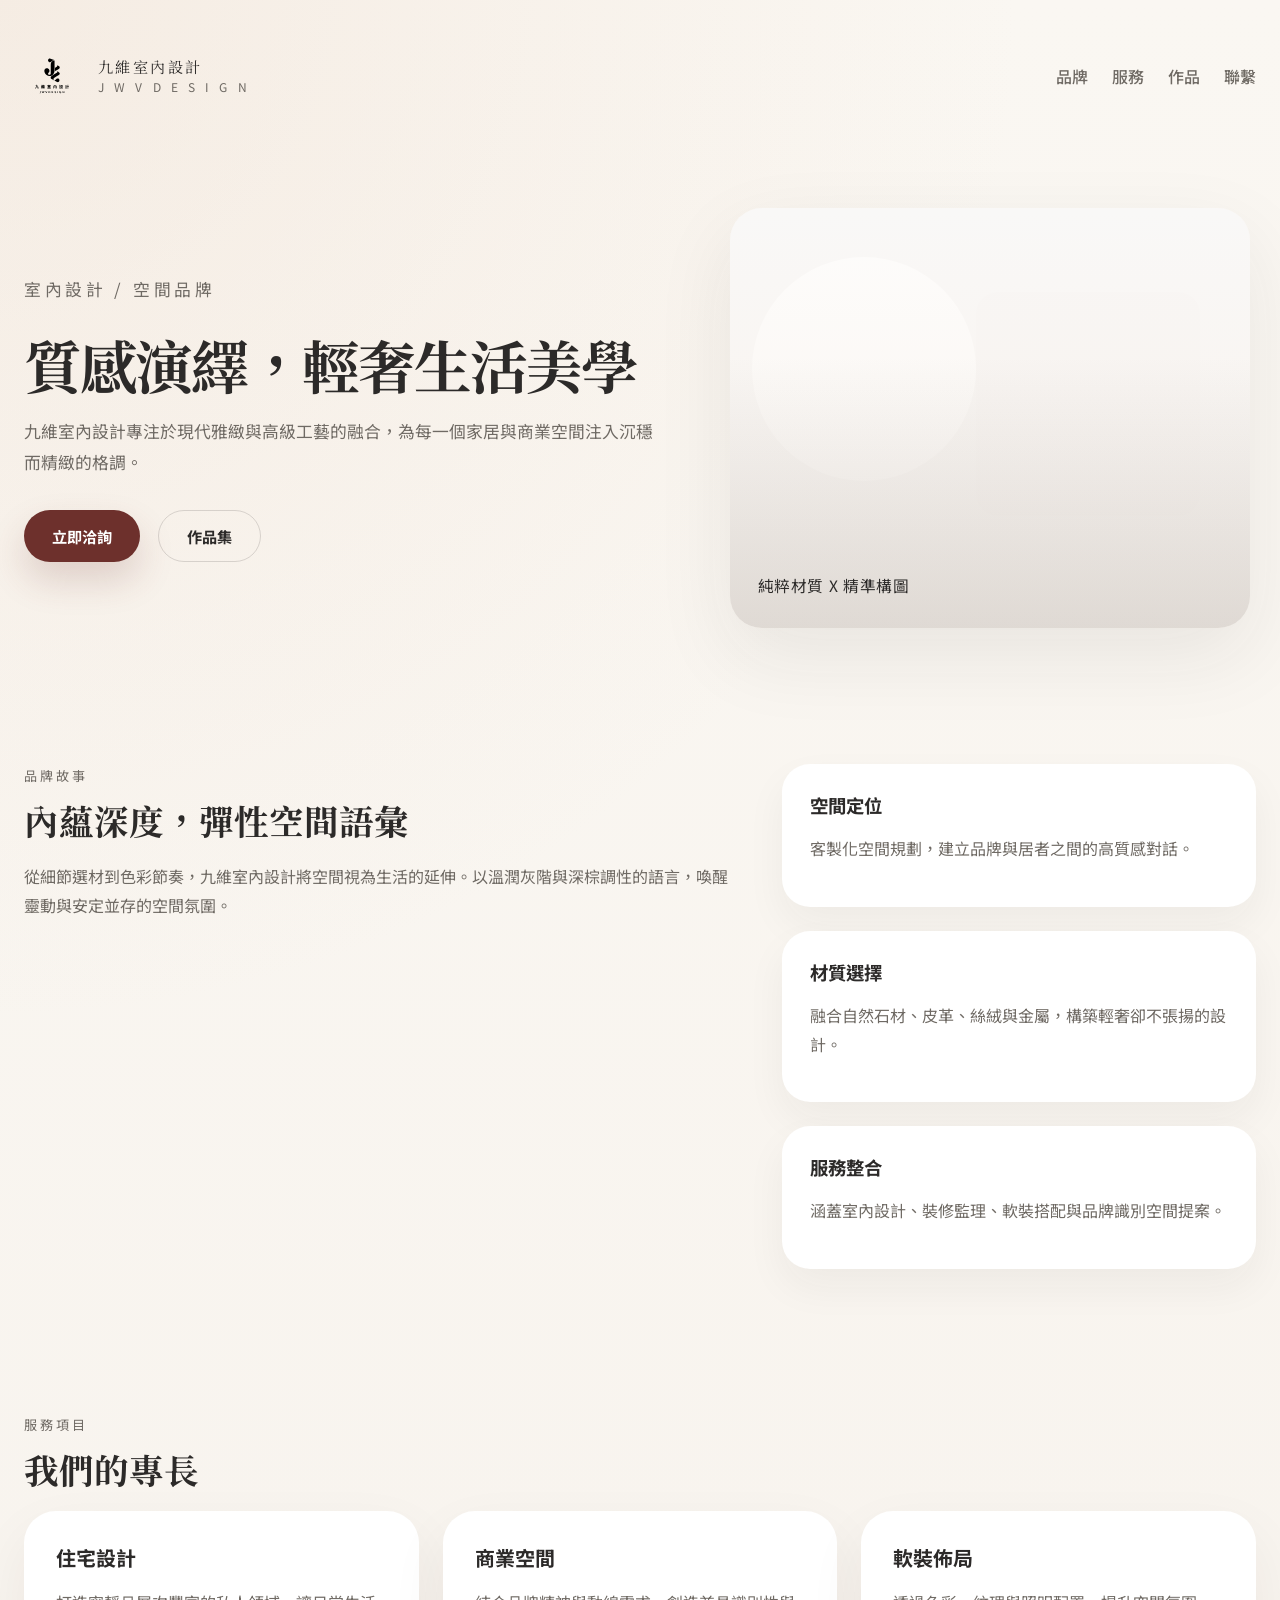
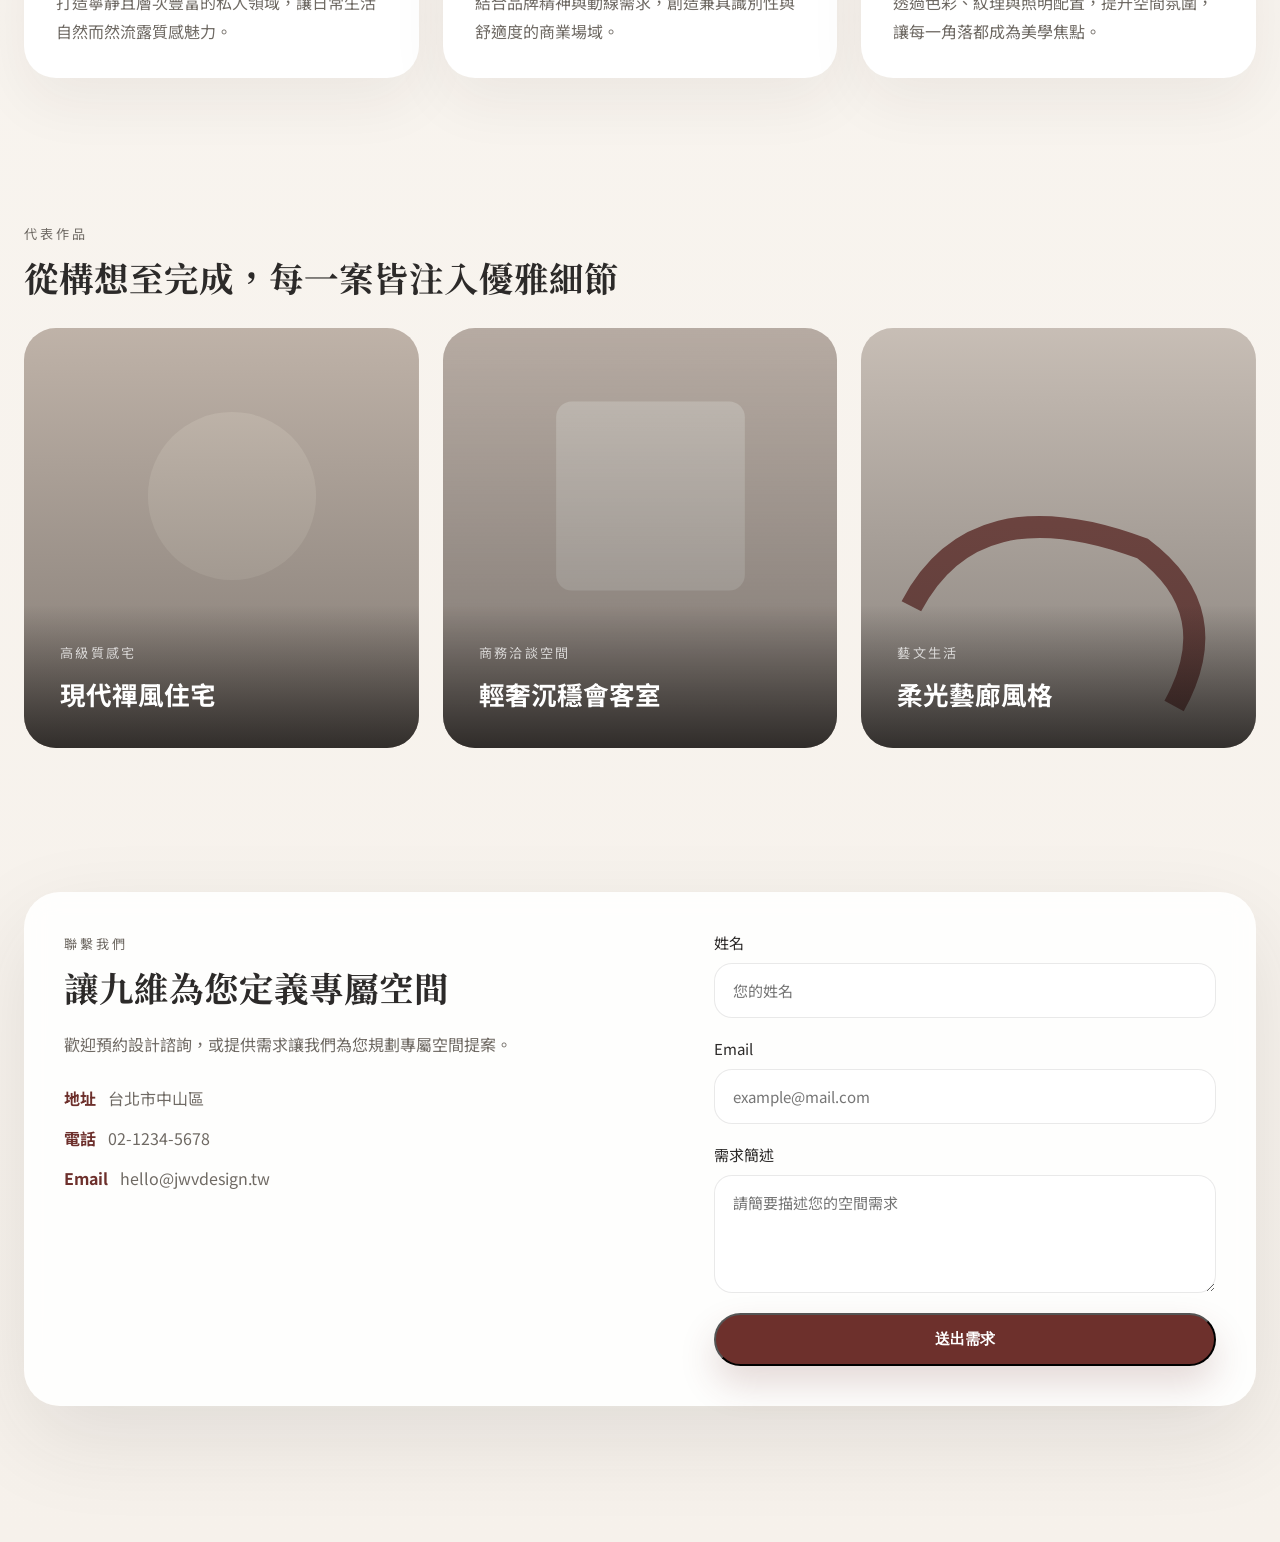
==== src/index.html @ f31a2ff2 "init" ====
<!DOCTYPE html>
<html lang="zh-Hant">
<head>
  <meta charset="UTF-8">
  <meta name="viewport" content="width=device-width, initial-scale=1.0">
  <title>九維室內設計 | JWV Design</title>
  <meta name="description" content="九維室內設計 - 以質感、輕奢華風格打造專屬空間。室內設計、軟裝規劃、品牌空間整合服務。">
  <link rel="preconnect" href="https://fonts.googleapis.com">
  <link rel="preconnect" href="https://fonts.gstatic.com" crossorigin>
  <link href="https://fonts.googleapis.com/css2?family=Noto+Serif+TC:wght@400;600;700&family=Noto+Sans+TC:wght@400;500;700&display=swap" rel="stylesheet">
  <link rel="stylesheet" href="./assets/styles.css">
</head>
<body>
  <div class="page-shell">
    <header class="site-header">
      <div class="brand-logo" aria-label="九維室內設計品牌標誌">
        <img class="brand-logo-image" src="./assets/logo.svg" alt="九維室內設計 logo">
        <div class="brand-wordmark">
          <p class="brand-chinese">九維室內設計</p>
          <p class="brand-english">J W V D E S I G N</p>
        </div>
      </div>
      <nav class="site-nav">
        <a href="#about">品牌</a>
        <a href="#services">服務</a>
        <a href="#works">作品</a>
        <a href="#contact">聯繫</a>
      </nav>
    </header>

    <main>
      <section class="hero" id="hero">
        <div class="hero-copy">
          <p class="eyebrow">室內設計 / 空間品牌</p>
          <h1>質感演繹，輕奢生活美學</h1>
          <p>九維室內設計專注於現代雅緻與高級工藝的融合，為每一個家居與商業空間注入沉穩而精緻的格調。</p>
          <div class="hero-actions">
            <a class="button button-primary" href="#contact">立即洽詢</a>
            <a class="button button-outline" href="#works">作品集</a>
          </div>
        </div>
        <div class="hero-media">
          <div class="media-card">
            <div class="media-overlay"></div>
            <p>純粹材質 x 精準構圖</p>
          </div>
        </div>
      </section>

      <section class="section-intro" id="about">
        <div class="section-grid">
          <div>
            <p class="section-label">品牌故事</p>
            <h2>內蘊深度，彈性空間語彙</h2>
            <p>從細節選材到色彩節奏，九維室內設計將空間視為生活的延伸。以溫潤灰階與深棕調性的語言，喚醒靈動與安定並存的空間氛圍。</p>
          </div>
          <div class="info-grid">
            <div>
              <h3>空間定位</h3>
              <p>客製化空間規劃，建立品牌與居者之間的高質感對話。</p>
            </div>
            <div>
              <h3>材質選擇</h3>
              <p>融合自然石材、皮革、絲絨與金屬，構築輕奢卻不張揚的設計。</p>
            </div>
            <div>
              <h3>服務整合</h3>
              <p>涵蓋室內設計、裝修監理、軟裝搭配與品牌識別空間提案。</p>
            </div>
          </div>
        </div>
      </section>

      <section class="section-services" id="services">
        <p class="section-label">服務項目</p>
        <h2>我們的專長</h2>
        <div class="services-grid">
          <article>
            <h3>住宅設計</h3>
            <p>打造寧靜且層次豐富的私人領域，讓日常生活自然而然流露質感魅力。</p>
          </article>
          <article>
            <h3>商業空間</h3>
            <p>結合品牌精神與動線需求，創造兼具識別性與舒適度的商業場域。</p>
          </article>
          <article>
            <h3>軟裝佈局</h3>
            <p>透過色彩、紋理與照明配置，提升空間氛圍，讓每一角落都成為美學焦點。</p>
          </article>
        </div>
      </section>

      <section class="section-works" id="works">
        <div class="works-intro">
          <p class="section-label">代表作品</p>
          <h2>從構想至完成，每一案皆注入優雅細節</h2>
        </div>
        <div class="works-grid">
          <article class="work-card">
            <div class="work-visual work-visual-1"></div>
            <div class="work-copy">
              <p>高級質感宅</p>
              <h3>現代禪風住宅</h3>
            </div>
          </article>
          <article class="work-card">
            <div class="work-visual work-visual-2"></div>
            <div class="work-copy">
              <p>商務洽談空間</p>
              <h3>輕奢沉穩會客室</h3>
            </div>
          </article>
          <article class="work-card">
            <div class="work-visual work-visual-3"></div>
            <div class="work-copy">
              <p>藝文生活</p>
              <h3>柔光藝廊風格</h3>
            </div>
          </article>
        </div>
      </section>

      <section class="section-contact" id="contact">
        <div class="contact-panel">
          <div>
            <p class="section-label">聯繫我們</p>
            <h2>讓九維為您定義專屬空間</h2>
            <p>歡迎預約設計諮詢，或提供需求讓我們為您規劃專屬空間提案。</p>
            <div class="contact-info">
              <div><strong>地址</strong><span>台北市中山區</span></div>
              <div><strong>電話</strong><span>02-1234-5678</span></div>
              <div><strong>Email</strong><span>hello@jwvdesign.tw</span></div>
            </div>
          </div>
          <form class="contact-form">
            <label>姓名<input type="text" placeholder="您的姓名"></label>
            <label>Email<input type="email" placeholder="example@mail.com"></label>
            <label>需求簡述<textarea rows="4" placeholder="請簡要描述您的空間需求"></textarea></label>
            <button type="submit" class="button button-primary">送出需求</button>
          </form>
        </div>
      </section>
    </main>
  </div>
</body>
</html>
---- src/assets/styles.css ----
:root {
  color-scheme: light;
  --bg: #f8f4ef;
  --surface: #ffffff;
  --surface-soft: #f3f0ec;
  --text: #2c2a29;
  --muted: #6f6a64;
  --accent: #6d302c;
  --accent-soft: rgba(109, 48, 44, 0.08);
  --border: rgba(44, 42, 41, 0.1);
  --shadow: 0 28px 80px rgba(44, 42, 41, 0.08);
}

* {
  box-sizing: border-box;
}
html {
  scroll-behavior: smooth;
}
body {
  margin: 0;
  font-family: 'Noto Sans TC', sans-serif;
  background: radial-gradient(circle at top left, rgba(236, 216, 199, 0.35), transparent 30%),
              linear-gradient(180deg, #faf7f2 0%, #f6f1eb 100%);
  color: var(--text);
}
img {
  max-width: 100%;
  display: block;
}
.page-shell {
  max-width: 1300px;
  margin: 0 auto;
  padding: 32px 24px 64px;
}
.site-header {
  display: flex;
  justify-content: space-between;
  align-items: center;
  gap: 32px;
  padding: 16px 0 24px;
}
.brand-logo {
  display: flex;
  align-items: center;
  gap: 18px;
}
.brand-logo-image {
  width: 56px;
  height: auto;
  display: block;
}
.brand-wordmark {
  line-height: 1.1;
}
.brand-chinese {
  margin: 0;
  font-family: 'Noto Serif TC', serif;
  font-size: 0.95rem;
  letter-spacing: 0.16em;
  color: var(--text);
}
.brand-english {
  margin: 4px 0 0;
  font-size: 0.75rem;
  letter-spacing: 0.3em;
  text-transform: uppercase;
  color: var(--muted);
}
.site-nav {
  display: flex;
  gap: 24px;
  flex-wrap: wrap;
}
.site-nav a {
  color: var(--muted);
  text-decoration: none;
  font-weight: 500;
  transition: color 0.25s ease;
}
.site-nav a:hover {
  color: var(--accent);
}
.hero {
  display: grid;
  grid-template-columns: 1.1fr 0.9fr;
  gap: 48px;
  align-items: center;
  padding: 80px 0 64px;
}
.hero-copy {
  max-width: 640px;
}
.eyebrow {
  margin: 0 0 18px;
  font-size: 0.95rem;
  letter-spacing: 0.22em;
  color: var(--accent);
  text-transform: uppercase;
}
.hero h1 {
  margin: 0 0 24px;
  font-family: 'Noto Serif TC', serif;
  font-size: clamp(3rem, 4.5vw, 4.8rem);
  line-height: 0.95;
  letter-spacing: -0.04em;
}
.hero p {
  margin: 0 0 32px;
  font-size: 1.05rem;
  line-height: 1.85;
  color: var(--muted);
}
.hero-actions {
  display: flex;
  gap: 18px;
  flex-wrap: wrap;
}
.button {
  display: inline-flex;
  align-items: center;
  justify-content: center;
  padding: 14px 28px;
  font-size: 0.95rem;
  font-weight: 700;
  text-decoration: none;
  border-radius: 999px;
  transition: transform 0.2s ease, box-shadow 0.2s ease, background-color 0.2s ease;
}
.button:hover {
  transform: translateY(-2px);
}
.button-primary {
  background: var(--accent);
  color: #fff;
  box-shadow: 0 18px 36px rgba(109, 48, 44, 0.18);
}
.button-outline {
  background: transparent;
  color: var(--text);
  border: 1px solid rgba(44, 42, 41, 0.16);
}
.hero-media {
  display: flex;
  justify-content: center;
}
.media-card {
  width: min(100%, 520px);
  min-height: 420px;
  border-radius: 32px;
  background: linear-gradient(180deg, rgba(255,255,255,0.88), rgba(250,244,238,0.95)),
              url('data:image/svg+xml;utf8,<svg xmlns="http://www.w3.org/2000/svg" width="800" height="600"><rect width="800" height="600" fill="%23d0c6be"/><circle cx="220" cy="230" r="160" fill="%23f7f3ed" opacity="0.85"/><rect x="380" y="120" width="320" height="320" rx="32" fill="%236d302c" opacity="0.08"/></svg>') center/cover no-repeat;
  box-shadow: var(--shadow);
  position: relative;
  overflow: hidden;
}
.media-overlay {
  position: absolute;
  inset: 0;
  background: linear-gradient(180deg, transparent 35%, rgba(44,42,41,0.12) 100%);
}
.media-card p {
  position: absolute;
  bottom: 28px;
  left: 28px;
  margin: 0;
  font-size: 0.98rem;
  color: var(--text);
  letter-spacing: 0.04em;
  text-transform: uppercase;
}
.section-intro,
.section-services,
.section-works,
.section-contact {
  padding: 72px 0;
}
.section-label {
  margin: 0 0 14px;
  color: var(--accent);
  letter-spacing: 0.24em;
  text-transform: uppercase;
  font-size: 0.82rem;
}
.section-intro h2,
.section-services h2,
.section-works h2,
.section-contact h2 {
  margin: 0 0 24px;
  font-family: 'Noto Serif TC', serif;
  font-size: clamp(2rem, 2.7vw, 3.2rem);
  line-height: 1.05;
}
.section-intro p,
.section-services p,
.section-works p,
.section-contact p {
  color: var(--muted);
  line-height: 1.8;
}
.section-grid {
  display: grid;
  grid-template-columns: 1.2fr 0.8fr;
  gap: 48px;
  align-items: start;
}
.info-grid {
  display: grid;
  gap: 24px;
}
.info-grid div {
  padding: 28px;
  border-radius: 28px;
  background: var(--surface);
  box-shadow: 0 18px 40px rgba(44, 42, 41, 0.05);
}
.info-grid h3 {
  margin: 0 0 12px;
  font-size: 1.15rem;
}
.services-grid {
  display: grid;
  grid-template-columns: repeat(3, minmax(0, 1fr));
  gap: 24px;
}
.services-grid article {
  padding: 32px;
  border-radius: 32px;
  background: var(--surface);
  box-shadow: 0 24px 60px rgba(44, 42, 41, 0.06);
}
.services-grid h3 {
  margin: 0 0 16px;
  font-size: 1.25rem;
}
.services-grid p {
  margin: 0;
  color: var(--muted);
}
.section-works .works-intro {
  margin-bottom: 32px;
}
.works-grid {
  display: grid;
  grid-template-columns: repeat(3, minmax(0, 1fr));
  gap: 24px;
}
.work-card {
  position: relative;
  overflow: hidden;
  border-radius: 32px;
  min-height: 420px;
  display: flex;
  flex-direction: column;
  justify-content: end;
  color: #fff;
}
.work-visual {
  position: absolute;
  inset: 0;
  background-size: cover;
  background-position: center;
}
.work-visual-1 {
  background-image: linear-gradient(180deg, rgba(44, 42, 41, 0.06), rgba(44, 42, 41, 0.45)),
                    url('data:image/svg+xml;utf8,<svg xmlns="http://www.w3.org/2000/svg" width="800" height="800"><rect width="800" height="800" fill="%23c8bbb0"/><circle cx="420" cy="320" r="160" fill="%23d5cabd" opacity="0.95"/></svg>');
}
.work-visual-2 {
  background-image: linear-gradient(180deg, rgba(44, 42, 41, 0.06), rgba(44, 42, 41, 0.45)),
                    url('data:image/svg+xml;utf8,<svg xmlns="http://www.w3.org/2000/svg" width="800" height="800"><rect width="800" height="800" fill="%23bfb3aa"/><rect x="240" y="140" width="360" height="360" rx="30" fill="%23d3ccc4" opacity="0.9"/></svg>');
}
.work-visual-3 {
  background-image: linear-gradient(180deg, rgba(44, 42, 41, 0.06), rgba(44, 42, 41, 0.45)),
                    url('data:image/svg+xml;utf8,<svg xmlns="http://www.w3.org/2000/svg" width="800" height="800"><rect width="800" height="800" fill="%23d1c7be"/><path d="M120 530 Q240 300 560 420 Q720 540 620 720" stroke="%236d302c" stroke-width="42" fill="none" opacity="0.82"/></svg>');
}
.work-copy {
  position: relative;
  z-index: 1;
  padding: 36px;
  background: linear-gradient(180deg, transparent 0%, rgba(15, 13, 12, 0.7) 100%);
}
.work-copy p {
  margin: 0 0 10px;
  text-transform: uppercase;
  letter-spacing: 0.18em;
  color: rgba(255,255,255,0.72);
  font-size: 0.82rem;
}
.work-copy h3 {
  margin: 0;
  font-size: 1.6rem;
}
.section-contact .contact-panel {
  display: grid;
  grid-template-columns: 1.1fr 0.9fr;
  gap: 36px;
  align-items: start;
}
.contact-panel {
  padding: 40px;
  border-radius: 36px;
  background: rgba(255,255,255,0.88);
  box-shadow: 0 32px 90px rgba(44, 42, 41, 0.1);
  backdrop-filter: blur(14px);
}
.contact-info {
  display: grid;
  gap: 16px;
  margin-top: 28px;
}
.contact-info div {
  display: grid;
  grid-template-columns: auto 1fr;
  gap: 12px;
}
.contact-info strong {
  color: var(--accent);
}
.contact-info span {
  color: var(--muted);
}
.contact-form {
  display: grid;
  gap: 20px;
}
.contact-form label {
  display: grid;
  gap: 10px;
  font-size: 0.94rem;
  color: var(--text);
}
.contact-form input,
.contact-form textarea {
  width: 100%;
  border: 1px solid var(--border);
  border-radius: 18px;
  padding: 16px 18px;
  font: inherit;
  color: var(--text);
  background: #fff;
}
.contact-form input:focus,
.contact-form textarea:focus {
  outline: none;
  border-color: rgba(109, 48, 44, 0.35);
  box-shadow: 0 0 0 4px rgba(109, 48, 44, 0.07);
}
@media (max-width: 960px) {
  .hero,
  .section-grid,
  .services-grid,
  .works-grid,
  .section-contact .contact-panel {
    grid-template-columns: 1fr;
  }
  .hero {
    padding: 56px 0 48px;
  }
  .contact-panel {
    padding: 28px;
  }
}
@media (max-width: 680px) {
  .page-shell {
    padding: 20px 18px 40px;
  }
  .site-header {
    flex-direction: column;
    align-items: flex-start;
  }
  .site-nav {
    gap: 16px;
  }
  .hero h1 {
    font-size: 2.7rem;
  }
  .work-card {
    min-height: 320px;
  }
}
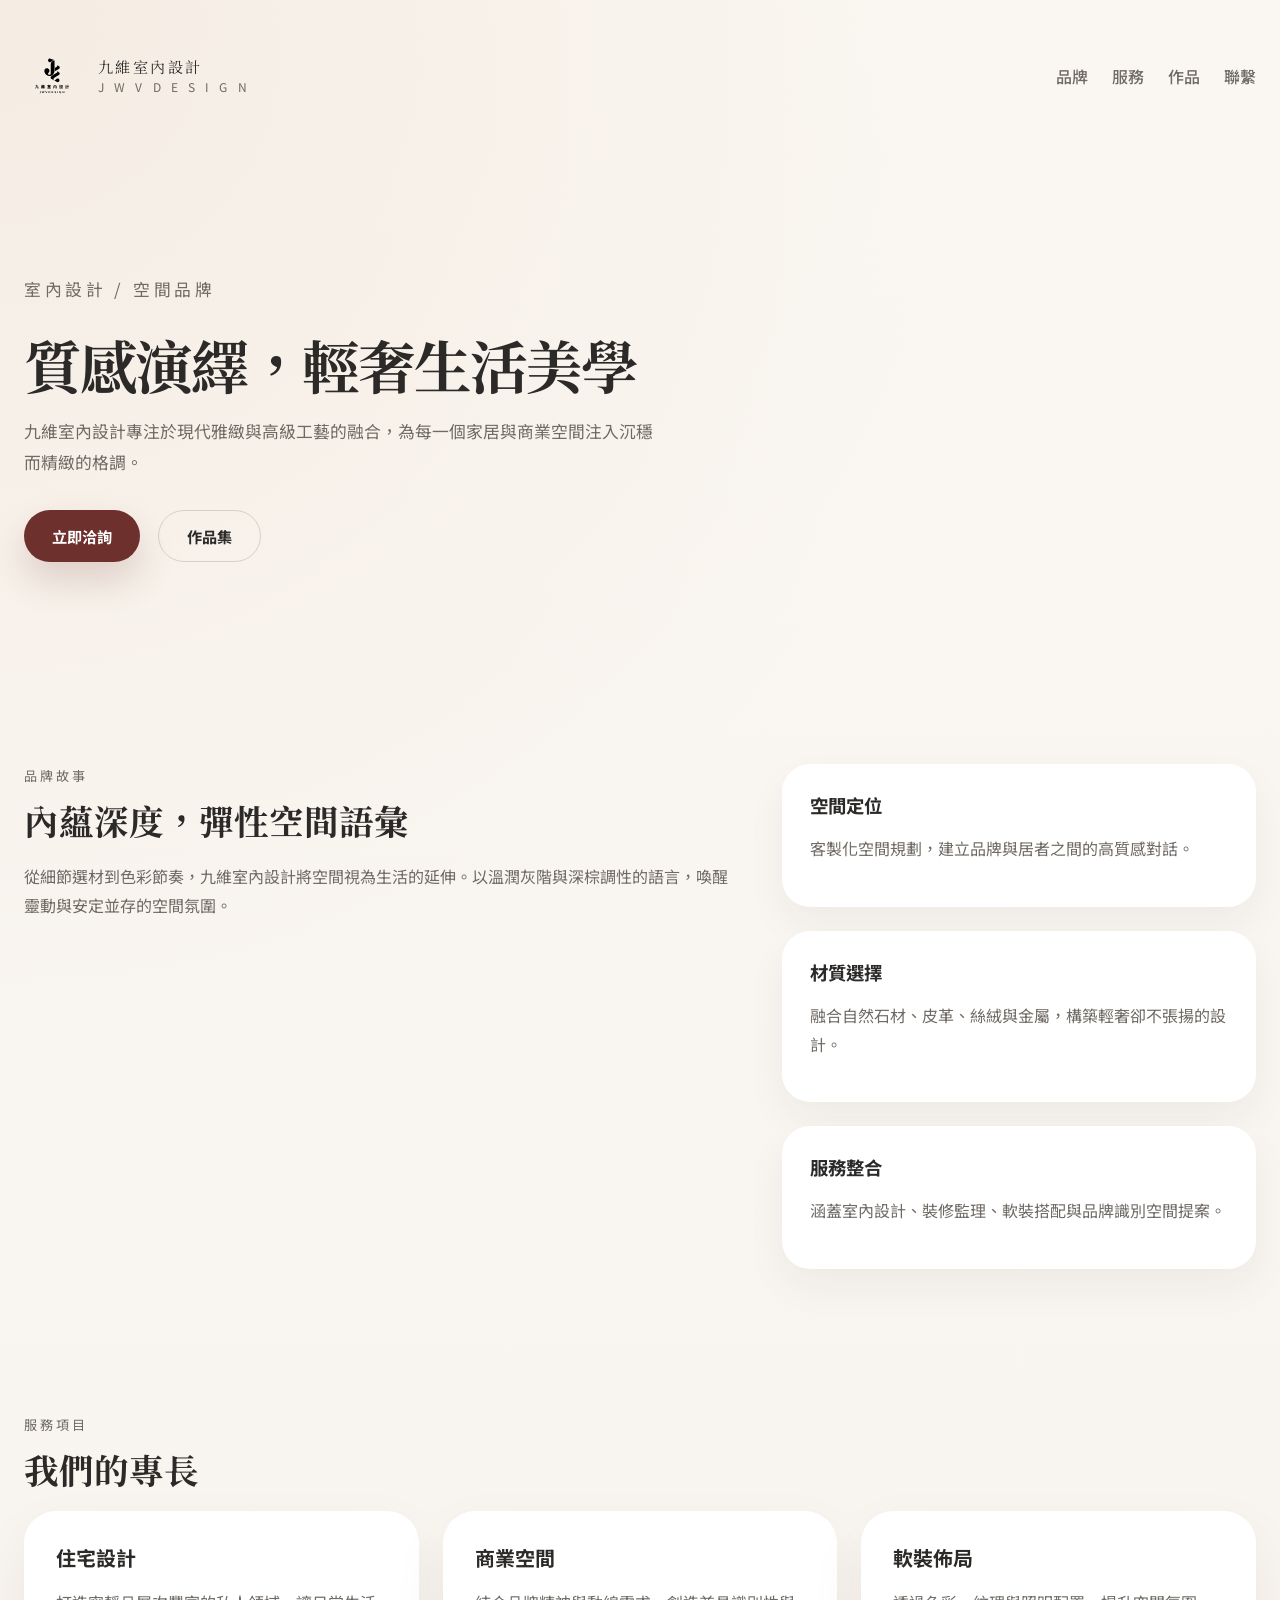
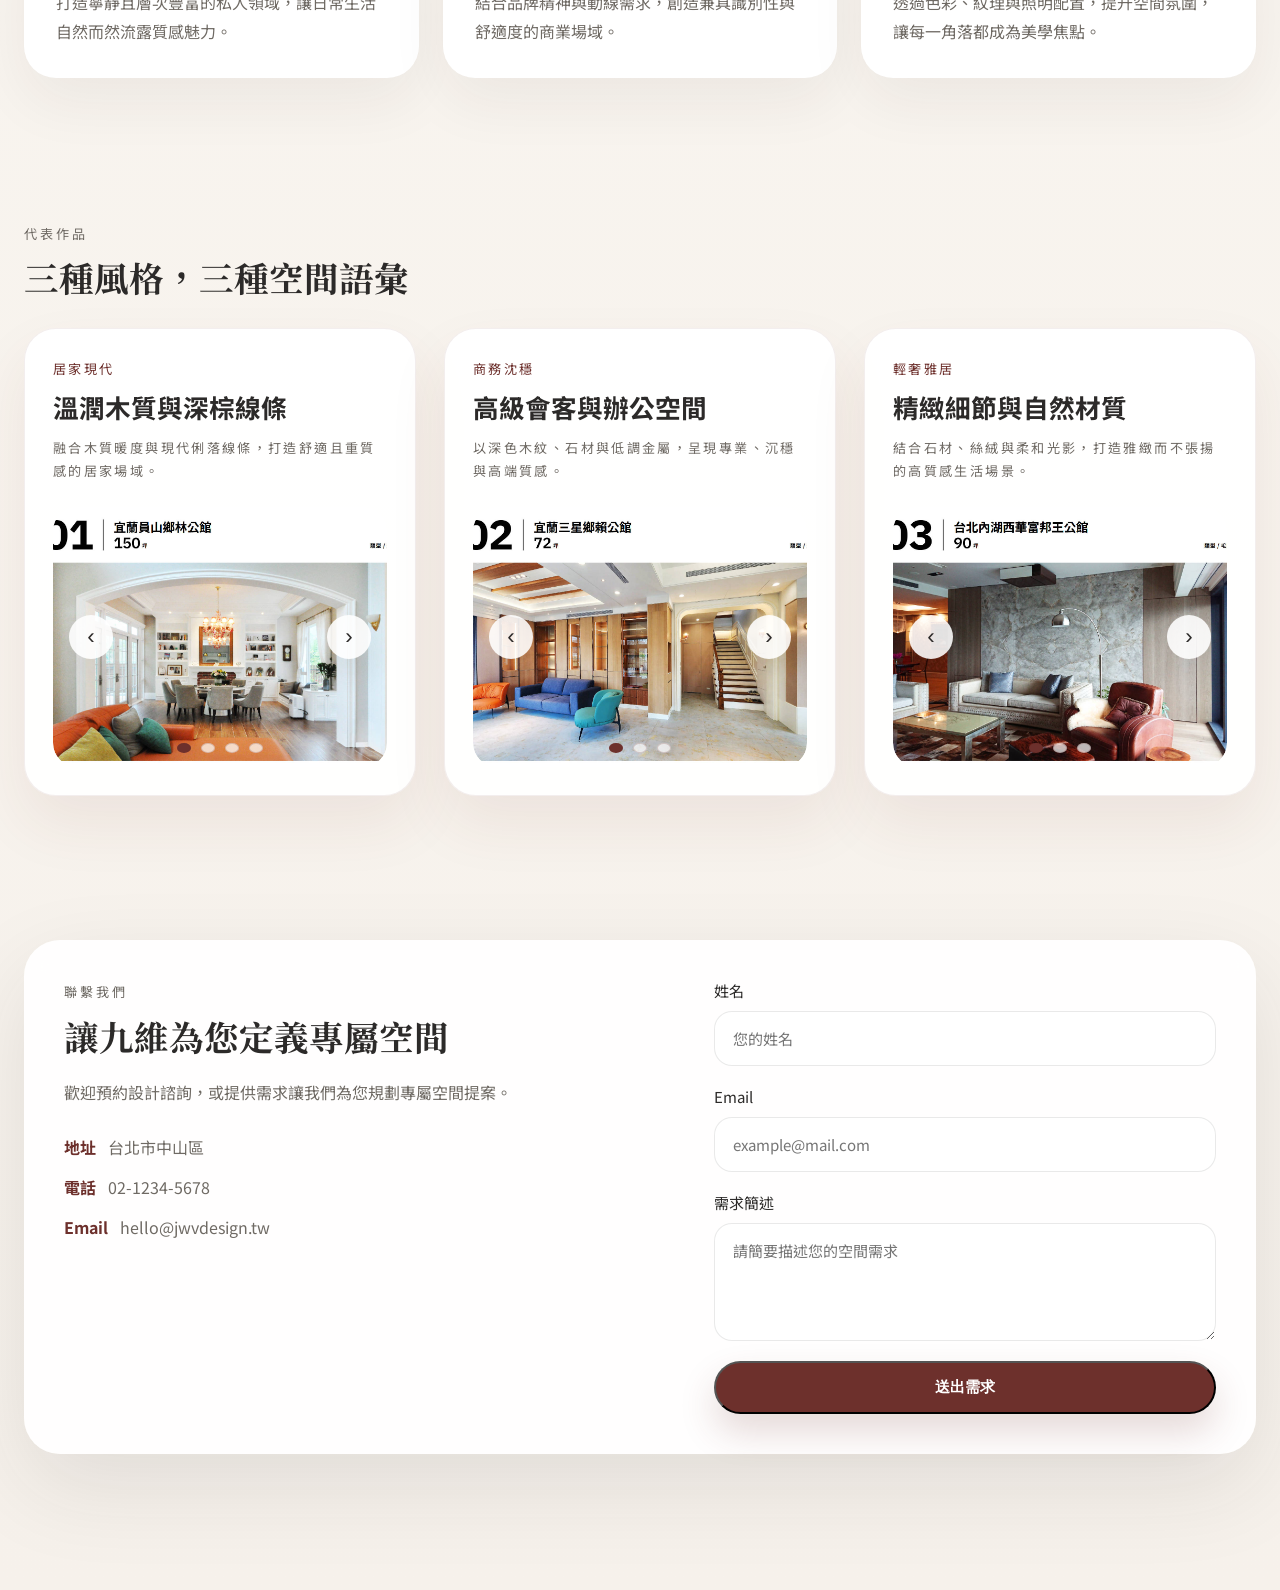
==== commit f6a7189d: "add animation" ====
--- a/src/index.html
+++ b/src/index.html
@@ -93,28 +93,61 @@
       <section class="section-works" id="works">
         <div class="works-intro">
           <p class="section-label">代表作品</p>
-          <h2>從構想至完成，每一案皆注入優雅細節</h2>
+          <h2>三種風格，三種空間語彙</h2>
         </div>
-        <div class="works-grid">
-          <article class="work-card">
-            <div class="work-visual work-visual-1"></div>
-            <div class="work-copy">
-              <p>高級質感宅</p>
-              <h3>現代禪風住宅</h3>
+        <div class="work-style-grid">
+          <article class="work-style-card">
+            <div class="work-style-copy">
+              <p>居家現代</p>
+              <h3>溫潤木質與深棕線條</h3>
+              <p>融合木質暖度與現代俐落線條，打造舒適且重質感的居家場域。</p>
+            </div>
+            <div class="work-style-carousel" data-carousel>
+              <div class="work-style-track">
+                <img src="./img/collection/01_1.jpg" alt="作品風格一 圖片 1">
+                <img src="./img/collection/01_2.jpg" alt="作品風格一 圖片 2">
+                <img src="./img/collection/01_3.jpg" alt="作品風格一 圖片 3">
+                <img src="./img/collection/01_4.jpg" alt="作品風格一 圖片 4">
+              </div>
+              <button type="button" class="carousel-button prev" aria-label="上一張">&#8249;</button>
+              <button type="button" class="carousel-button next" aria-label="下一張">&#8250;</button>
+              <div class="carousel-dots"></div>
             </div>
           </article>
-          <article class="work-card">
-            <div class="work-visual work-visual-2"></div>
-            <div class="work-copy">
-              <p>商務洽談空間</p>
-              <h3>輕奢沉穩會客室</h3>
+
+          <article class="work-style-card">
+            <div class="work-style-copy">
+              <p>商務沈穩</p>
+              <h3>高級會客與辦公空間</h3>
+              <p>以深色木紋、石材與低調金屬，呈現專業、沉穩與高端質感。</p>
+            </div>
+            <div class="work-style-carousel" data-carousel>
+              <div class="work-style-track">
+                <img src="./img/collection/02_1.jpg" alt="作品風格二 圖片 1">
+                <img src="./img/collection/02_2.jpg" alt="作品風格二 圖片 2">
+                <img src="./img/collection/02_3.jpg" alt="作品風格二 圖片 3">
+              </div>
+              <button type="button" class="carousel-button prev" aria-label="上一張">&#8249;</button>
+              <button type="button" class="carousel-button next" aria-label="下一張">&#8250;</button>
+              <div class="carousel-dots"></div>
             </div>
           </article>
-          <article class="work-card">
-            <div class="work-visual work-visual-3"></div>
-            <div class="work-copy">
-              <p>藝文生活</p>
-              <h3>柔光藝廊風格</h3>
+
+          <article class="work-style-card">
+            <div class="work-style-copy">
+              <p>輕奢雅居</p>
+              <h3>精緻細節與自然材質</h3>
+              <p>結合石材、絲絨與柔和光影，打造雅緻而不張揚的高質感生活場景。</p>
+            </div>
+            <div class="work-style-carousel" data-carousel>
+              <div class="work-style-track">
+                <img src="./img/collection/03_1.jpg" alt="作品風格三 圖片 1">
+                <img src="./img/collection/03_2.jpg" alt="作品風格三 圖片 2">
+                <img src="./img/collection/03_3.jpg" alt="作品風格三 圖片 3">
+              </div>
+              <button type="button" class="carousel-button prev" aria-label="上一張">&#8249;</button>
+              <button type="button" class="carousel-button next" aria-label="下一張">&#8250;</button>
+              <div class="carousel-dots"></div>
             </div>
           </article>
         </div>
@@ -142,5 +175,6 @@
       </section>
     </main>
   </div>
+  <script src="./assets/scripts.js" defer></script>
 </body>
 </html>
--- a/src/assets/styles.css
+++ b/src/assets/styles.css
@@ -23,10 +23,35 @@
   background: radial-gradient(circle at top left, rgba(236, 216, 199, 0.35), transparent 30%),
               linear-gradient(180deg, #faf7f2 0%, #f6f1eb 100%);
   color: var(--text);
+  overflow-x: hidden;
 }
 img {
   max-width: 100%;
   display: block;
+}
+@-webkit-keyframes floatSoft {
+  0%, 100% { -webkit-transform: translateY(0); transform: translateY(0); }
+  50% { -webkit-transform: translateY(-10px); transform: translateY(-10px); }
+}
+@keyframes floatSoft {
+  0%, 100% { -webkit-transform: translateY(0); transform: translateY(0); }
+  50% { -webkit-transform: translateY(-10px); transform: translateY(-10px); }
+}
+@-webkit-keyframes fadeSlideUp {
+  from { opacity: 0; -webkit-transform: translateY(30px); transform: translateY(30px); }
+  to { opacity: 1; -webkit-transform: translateY(0); transform: translateY(0); }
+}
+@keyframes fadeSlideUp {
+  from { opacity: 0; -webkit-transform: translateY(30px); transform: translateY(30px); }
+  to { opacity: 1; -webkit-transform: translateY(0); transform: translateY(0); }
+}
+@-webkit-keyframes glowBorder {
+  0%, 100% { box-shadow: 0 18px 36px rgba(109, 48, 44, 0.18); }
+  50% { box-shadow: 0 24px 48px rgba(109, 48, 44, 0.26); }
+}
+@keyframes glowBorder {
+  0%, 100% { box-shadow: 0 18px 36px rgba(109, 48, 44, 0.18); }
+  50% { box-shadow: 0 24px 48px rgba(109, 48, 44, 0.26); }
 }
 .page-shell {
   max-width: 1300px;
@@ -39,6 +64,11 @@
   align-items: center;
   gap: 32px;
   padding: 16px 0 24px;
+  opacity: 0;
+  -webkit-animation: fadeSlideUp 0.9s ease forwards;
+  animation: fadeSlideUp 0.9s ease forwards;
+  -webkit-animation-delay: 0.15s;
+  animation-delay: 0.15s;
 }
 .brand-logo {
   display: flex;
@@ -90,7 +120,34 @@
 }
 .hero-copy {
   max-width: 640px;
-}
+  opacity: 0;
+  -webkit-animation: fadeSlideUp 0.9s ease forwards;
+  animation: fadeSlideUp 0.9s ease forwards;
+  -webkit-animation-delay: 0.3s;
+  animation-delay: 0.3s;
+}
+.hero-copy h1,
+.hero-copy p,
+.hero-actions,
+.media-card,
+.section-intro,
+.section-services,
+.works-grid,
+.contact-panel {
+  opacity: 0;
+  -webkit-transform: translateY(20px);
+  transform: translateY(20px);
+  -webkit-animation: fadeSlideUp 0.9s ease forwards;
+  animation: fadeSlideUp 0.9s ease forwards;
+}
+.hero-copy h1 { -webkit-animation-delay: 0.35s; animation-delay: 0.35s; }
+.hero-copy p { -webkit-animation-delay: 0.45s; animation-delay: 0.45s; }
+.hero-actions { -webkit-animation-delay: 0.55s; animation-delay: 0.55s; }
+.media-card { -webkit-animation-delay: 0.6s; animation-delay: 0.6s; }
+.section-intro { -webkit-animation-delay: 0.65s; animation-delay: 0.65s; }
+.section-services { -webkit-animation-delay: 0.7s; animation-delay: 0.7s; }
+.works-grid { -webkit-animation-delay: 0.75s; animation-delay: 0.75s; }
+.contact-panel { -webkit-animation-delay: 0.8s; animation-delay: 0.8s; }
 .eyebrow {
   margin: 0 0 18px;
   font-size: 0.95rem;
@@ -128,7 +185,7 @@
   transition: transform 0.2s ease, box-shadow 0.2s ease, background-color 0.2s ease;
 }
 .button:hover {
-  transform: translateY(-2px);
+  transform: translateY(-3px) scale(1.02);
 }
 .button-primary {
   background: var(--accent);
@@ -139,6 +196,12 @@
   background: transparent;
   color: var(--text);
   border: 1px solid rgba(44, 42, 41, 0.16);
+}
+.button-primary:hover {
+  box-shadow: 0 24px 42px rgba(109, 48, 44, 0.24);
+}
+.button-outline:hover {
+  border-color: rgba(109, 48, 44, 0.24);
 }
 .hero-media {
   display: flex;
@@ -153,6 +216,8 @@
   box-shadow: var(--shadow);
   position: relative;
   overflow: hidden;
+  -webkit-animation: floatSoft 8s ease-in-out infinite;
+  animation: floatSoft 8s ease-in-out infinite;
 }
 .media-overlay {
   position: absolute;
@@ -213,7 +278,15 @@
   border-radius: 28px;
   background: var(--surface);
   box-shadow: 0 18px 40px rgba(44, 42, 41, 0.05);
-}
+  opacity: 0;
+  -webkit-transform: translateY(16px);
+  transform: translateY(16px);
+  -webkit-animation: fadeSlideUp 0.9s ease forwards;
+  animation: fadeSlideUp 0.9s ease forwards;
+}
+.info-grid div:nth-child(1) { animation-delay: 0.72s; }
+.info-grid div:nth-child(2) { animation-delay: 0.78s; }
+.info-grid div:nth-child(3) { animation-delay: 0.84s; }
 .info-grid h3 {
   margin: 0 0 12px;
   font-size: 1.15rem;
@@ -228,7 +301,15 @@
   border-radius: 32px;
   background: var(--surface);
   box-shadow: 0 24px 60px rgba(44, 42, 41, 0.06);
-}
+  opacity: 0;
+  -webkit-transform: translateY(18px);
+  transform: translateY(18px);
+  -webkit-animation: fadeSlideUp 0.9s ease forwards;
+  animation: fadeSlideUp 0.9s ease forwards;
+}
+.services-grid article:nth-child(1) { animation-delay: 0.76s; }
+.services-grid article:nth-child(2) { animation-delay: 0.82s; }
+.services-grid article:nth-child(3) { animation-delay: 0.88s; }
 .services-grid h3 {
   margin: 0 0 16px;
   font-size: 1.25rem;
@@ -239,6 +320,97 @@
 }
 .section-works .works-intro {
   margin-bottom: 32px;
+}
+.work-style-grid {
+  display: grid;
+  grid-template-columns: repeat(3, minmax(0, 1fr));
+  gap: 28px;
+}
+.work-style-card {
+  display: grid;
+  gap: 24px;
+  padding: 28px;
+  border-radius: 32px;
+  background: rgba(255, 255, 255, 0.95);
+  border: 1px solid rgba(109, 48, 44, 0.08);
+  box-shadow: 0 28px 60px rgba(109, 48, 44, 0.08);
+}
+.work-style-copy p {
+  margin: 0 0 12px;
+  text-transform: uppercase;
+  letter-spacing: 0.18em;
+  color: var(--accent);
+  font-size: 0.82rem;
+}
+.work-style-copy h3 {
+  margin: 0 0 14px;
+  font-size: 1.6rem;
+  line-height: 1.15;
+}
+.work-style-copy p:last-child {
+  margin: 0;
+  color: var(--muted);
+  line-height: 1.8;
+}
+.work-style-carousel {
+  position: relative;
+  overflow: hidden;
+  border-radius: 24px;
+}
+.work-style-track {
+  display: flex;
+  transition: transform 0.45s ease;
+}
+.work-style-track img {
+  width: 100%;
+  min-width: 100%;
+  height: 260px;
+  object-fit: cover;
+  border-radius: 24px;
+}
+.carousel-button {
+  position: absolute;
+  top: 50%;
+  transform: translateY(-50%);
+  width: 44px;
+  height: 44px;
+  border-radius: 50%;
+  border: none;
+  background: rgba(255,255,255,0.88);
+  color: var(--text);
+  font-size: 1.4rem;
+  cursor: pointer;
+  box-shadow: 0 18px 28px rgba(44,42,41,0.1);
+  transition: transform 0.25s ease, background 0.25s ease;
+}
+.carousel-button:hover {
+  transform: translateY(-50%) scale(1.05);
+  background: rgba(255,255,255,1);
+}
+.carousel-button.prev {
+  left: 16px;
+}
+.carousel-button.next {
+  right: 16px;
+}
+.carousel-dots {
+  position: absolute;
+  left: 50%;
+  bottom: 14px;
+  transform: translateX(-50%);
+  display: flex;
+  gap: 10px;
+}
+.carousel-dot {
+  width: 10px;
+  height: 10px;
+  border-radius: 50%;
+  background: rgba(255,255,255,0.7);
+  border: 1px solid rgba(109,48,44,0.2);
+  cursor: pointer;
+}
+.carousel-dot.active {
+  background: var(--accent);
 }
 .works-grid {
   display: grid;
@@ -254,7 +426,19 @@
   flex-direction: column;
   justify-content: end;
   color: #fff;
-}
+  -webkit-transform: translateY(12px);
+  transform: translateY(12px);
+  opacity: 0;
+  -webkit-animation: fadeSlideUp 0.9s ease forwards;
+  animation: fadeSlideUp 0.9s ease forwards;
+}
+.work-card:hover {
+  transform: translateY(-4px);
+  box-shadow: 0 28px 70px rgba(44, 42, 41, 0.2);
+}
+.work-card:nth-child(1) { animation-delay: 0.8s; }
+.work-card:nth-child(2) { animation-delay: 0.86s; }
+.work-card:nth-child(3) { animation-delay: 0.92s; }
 .work-visual {
   position: absolute;
   inset: 0;
@@ -299,9 +483,13 @@
 .contact-panel {
   padding: 40px;
   border-radius: 36px;
-  background: rgba(255,255,255,0.88);
+  background: rgba(255,255,255,0.92);
   box-shadow: 0 32px 90px rgba(44, 42, 41, 0.1);
   backdrop-filter: blur(14px);
+  -webkit-animation: fadeSlideUp 0.9s ease forwards, glowBorder 8s ease infinite;
+  animation: fadeSlideUp 0.9s ease forwards, glowBorder 8s ease infinite;
+  -webkit-animation-delay: 0.8s, 0s;
+  animation-delay: 0.8s, 0s;
 }
 .contact-info {
   display: grid;
@@ -377,4 +565,10 @@
   .work-card {
     min-height: 320px;
   }
-}
+  .work-style-grid {
+    grid-template-columns: 1fr;
+  }
+  .work-style-carousel {
+    min-height: 260px;
+  }
+}
